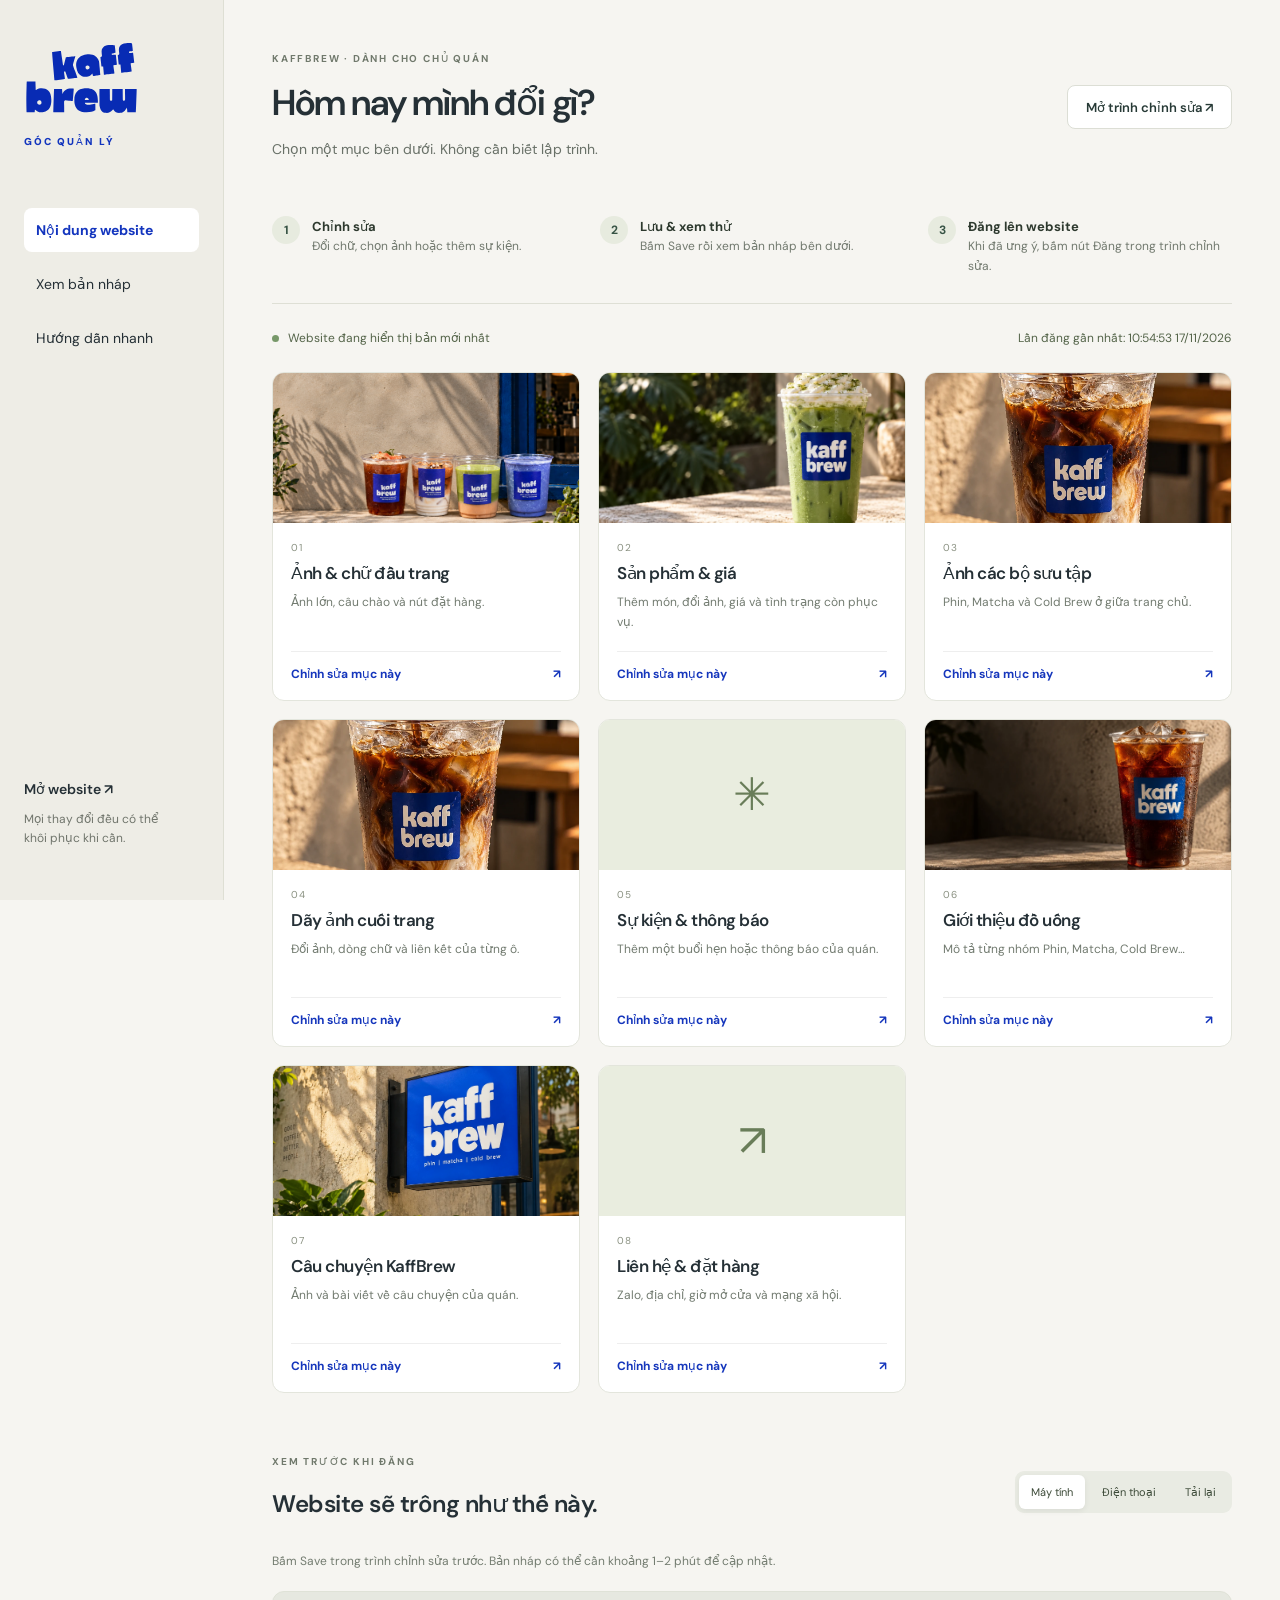
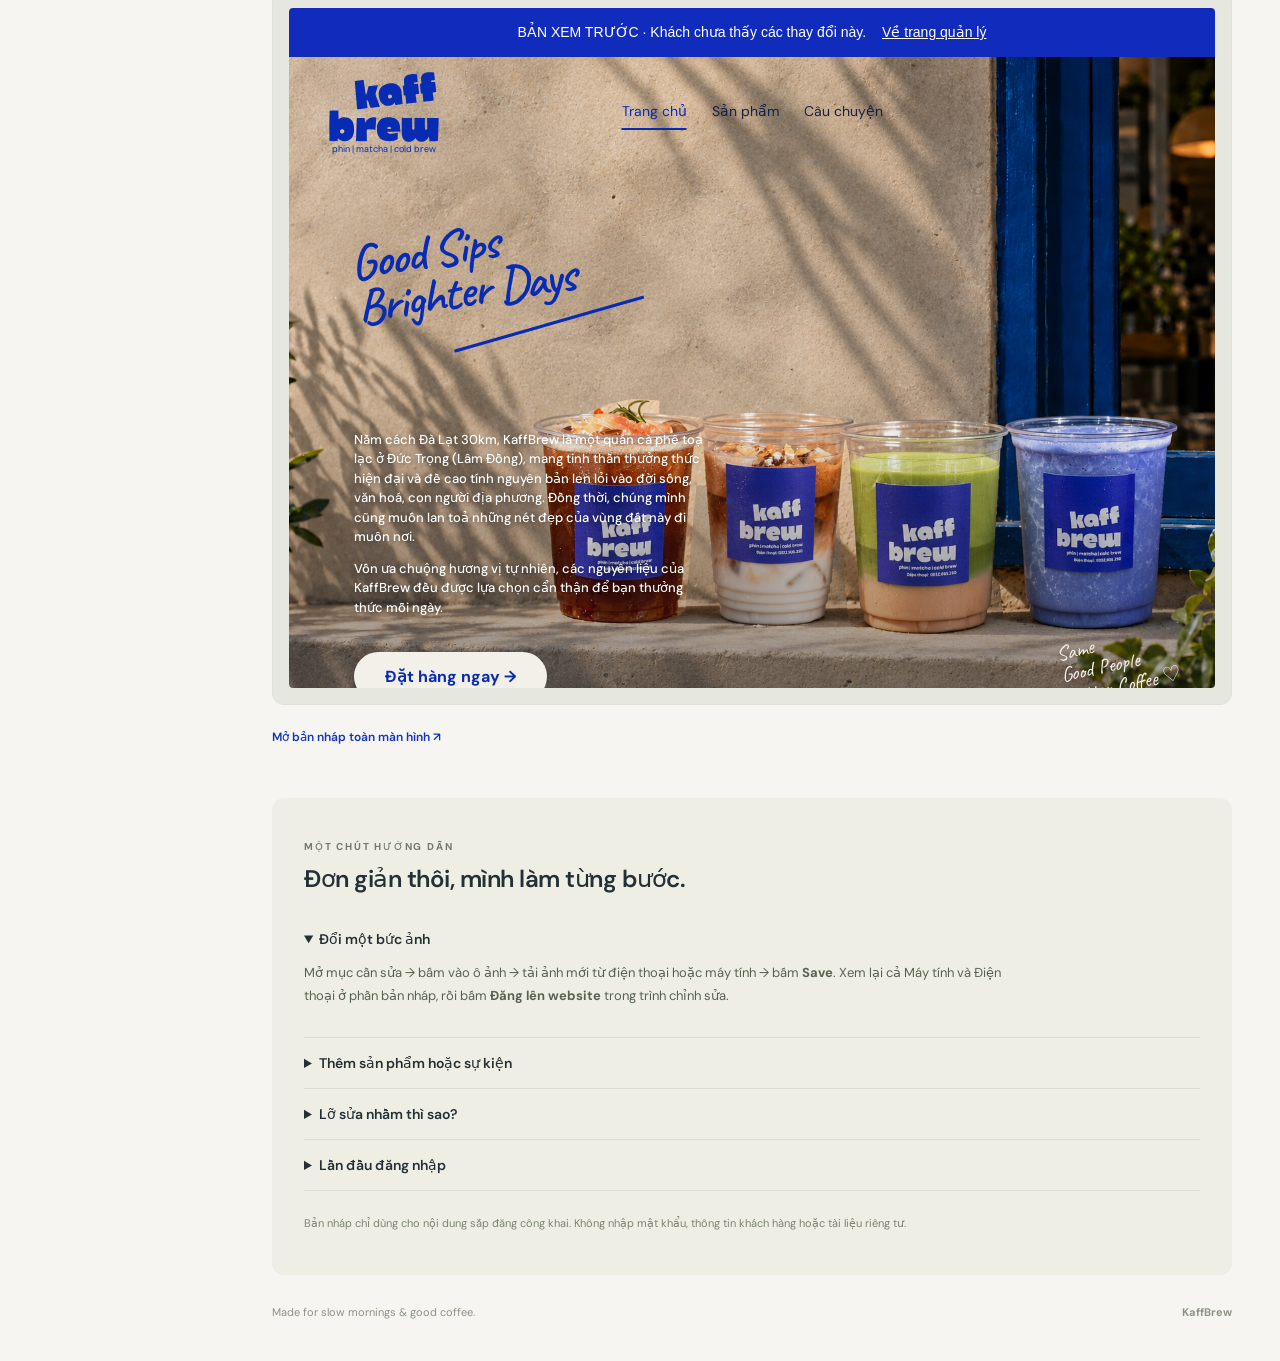
==== admin.html @ c266499a "Add Vietnamese owner dashboard and validated draft content management" ====
<!doctype html><html lang="vi"><head><meta charset="utf-8"><meta name="viewport" content="width=device-width,initial-scale=1"><meta name="robots" content="noindex,nofollow"><title>Quản lý KaffBrew</title><link rel="icon" href="logo.jpg"><link rel="stylesheet" href="admin.css"></head><body><div class="dashboard"><aside class="sidebar"><a href="admin.html" class="wordmark"><img src="logo-stacked.svg" alt="KaffBrew"><span>GÓC QUẢN LÝ</span></a><nav><a href="#sections" class="selected">Nội dung website</a><a href="#preview">Xem bản nháp</a><a href="#guide">Hướng dẫn nhanh</a></nav><a href="./" target="_blank" rel="noopener" class="visit">Mở website ↗</a><p>Mọi thay đổi đều có thể<br>khôi phục khi cần.</p></aside><main><header><div><p class="eyebrow">KAFFBREW · DÀNH CHO CHỦ QUÁN</p><h1>Hôm nay mình đổi gì?</h1><p>Chọn một mục bên dưới. Không cần biết lập trình.</p></div><a class="button secondary" href="https://app.pagescms.org/" target="_blank" rel="noopener">Mở trình chỉnh sửa ↗</a></header><section class="steps" aria-label="Ba bước cập nhật"><div><b>1</b><p><strong>Chỉnh sửa</strong>Đổi chữ, chọn ảnh hoặc thêm sự kiện.</p></div><div><b>2</b><p><strong>Lưu & xem thử</strong>Bấm Save rồi xem bản nháp bên dưới.</p></div><div><b>3</b><p><strong>Đăng lên website</strong>Khi đã ưng ý, bấm nút Đăng trong trình chỉnh sửa.</p></div></section><section class="status" role="status"><span id="status-text">Đang kiểm tra nội dung…</span><span id="published-time"></span></section><section id="sections" class="cards" aria-label="Các mục có thể chỉnh sửa"></section><section id="preview" class="preview-section"><div class="section-heading"><div><p class="eyebrow">XEM TRƯỚC KHI ĐĂNG</p><h2>Website sẽ trông như thế này.</h2></div><div class="preview-tools"><button id="desktop" aria-pressed="true">Máy tính</button><button id="mobile" aria-pressed="false">Điện thoại</button><button id="refresh">Tải lại</button></div></div><p class="hint">Bấm Save trong trình chỉnh sửa trước. Bản nháp có thể cần khoảng 1–2 phút để cập nhật.</p><div class="preview-well"><iframe title="Bản nháp website KaffBrew" src="index.html?preview=1" loading="lazy"></iframe></div><a href="index.html?preview=1" target="_blank" rel="noopener" class="text-link">Mở bản nháp toàn màn hình ↗</a></section><section id="guide" class="guide"><p class="eyebrow">MỘT CHÚT HƯỚNG DẪN</p><h2>Đơn giản thôi, mình làm từng bước.</h2><details open><summary>Đổi một bức ảnh</summary><p>Mở mục cần sửa → bấm vào ô ảnh → tải ảnh mới từ điện thoại hoặc máy tính → bấm <strong>Save</strong>. Xem lại cả Máy tính và Điện thoại ở phần bản nháp, rồi bấm <strong>Đăng lên website</strong> trong trình chỉnh sửa.</p></details><details><summary>Thêm sản phẩm hoặc sự kiện</summary><p>Trong mục Sản phẩm hoặc Sự kiện, thêm một mục mới, điền tên và chọn ảnh. Bật “Hiển thị” khi muốn khách nhìn thấy. Với sự kiện, chọn ngày bắt đầu và kết thúc để website tự hiện và ẩn đúng ngày.</p></details><details><summary>Lỡ sửa nhầm thì sao?</summary><p>Nếu chưa bấm Save, bạn có thể bỏ thay đổi trong trình chỉnh sửa. Nếu đã lưu, sửa lại rồi Save. Khách vẫn thấy bản đã đăng cho đến khi bạn bấm Đăng lên website. Các bản cũ được lưu trong lịch sử để người hỗ trợ khôi phục.</p></details><details><summary>Lần đầu đăng nhập</summary><p>Mở trình chỉnh sửa, đăng nhập rồi chọn KaffBrew. Các mục được đánh số giống trang này. Sau khi được mời bằng email, chủ quán có thể đăng nhập bằng email mà không cần dùng GitHub.</p></details><p class="privacy-note">Bản nháp chỉ dùng cho nội dung sắp đăng công khai. Không nhập mật khẩu, thông tin khách hàng hoặc tài liệu riêng tư.</p></section><footer>Made for slow mornings & good coffee. <span>KaffBrew</span></footer></main></div><script type="module" src="admin.js"></script></body></html>
---- admin.css ----
@import url('https://fonts.googleapis.com/css2?family=DM+Sans:wght@400;500;600;700&display=swap');
:root{font-family:'DM Sans',sans-serif;color:#253036;background:#f6f5f1;font-synthesis:none}*{box-sizing:border-box}body{margin:0}button,a,input{font:inherit}a{color:inherit;text-decoration:none}button,a{touch-action:manipulation}button:focus-visible,a:focus-visible,summary:focus-visible{outline:3px solid #294de0;outline-offset:4px}.dashboard{display:grid;grid-template-columns:224px 1fr;min-height:100vh}.sidebar{position:sticky;top:0;height:100vh;padding:40px 24px;background:#eeede6;border-right:1px solid #dedfd4;display:flex;flex-direction:column}.wordmark{color:#1235be;font-weight:900;font-size:52px;line-height:.8;letter-spacing:-4px}.wordmark span{display:block;font-size:10px;line-height:1.3;letter-spacing:2px;margin-top:20px}nav{display:grid;gap:10px;margin-top:60px}nav a{padding:13px 12px;font-size:14px;border-radius:8px}.selected{background:#fff;color:#1335be;font-weight:700}.visit{margin-top:auto;font-weight:600;font-size:14px}.sidebar>p{color:#70756c;font-size:12px;line-height:1.6}main{max-width:1240px;width:100%;margin:auto;padding:42px 48px}header{display:flex;justify-content:space-between;align-items:center;gap:24px}.eyebrow{font-size:10px!important;letter-spacing:1.8px;color:#70796c;font-weight:700}h1{font-size:36px;letter-spacing:-1.2px;margin:14px 0 10px;font-weight:600}header p{font-size:14px;color:#697168}.button{display:inline-flex;justify-content:center;align-items:center;min-height:44px;padding:12px 18px;border-radius:8px;background:#1637c4;color:#fff;font-size:13px;font-weight:600}.secondary{background:white;border:1px solid #dcded5;color:#273a36;white-space:nowrap}.steps{display:grid;grid-template-columns:repeat(3,1fr);gap:24px;padding:26px 0;margin:18px 0;border-bottom:1px solid #dedfd5}.steps>div{display:flex;gap:12px}.steps b{display:grid;place-items:center;flex-shrink:0;width:28px;height:28px;border-radius:50%;background:#e7ebdf;color:#375345;font-size:12px}.steps p{margin:0;font-size:12px;line-height:1.65;color:#71796e}.steps strong{display:block;font-size:13px;color:#2d392e}.status{display:flex;align-items:center;justify-content:space-between;gap:12px;font-size:12px;color:#546449;margin:26px 0}.status>span:first-child:before{content:'';display:inline-block;width:7px;height:7px;background:#779869;border-radius:50%;margin-right:9px}.cards{display:grid;grid-template-columns:repeat(3,minmax(0,1fr));gap:18px}.card{background:white;border:1px solid #e3e5dc;border-radius:12px;overflow:hidden;display:flex;flex-direction:column;transition:box-shadow .2s}.card:hover{box-shadow:0 8px 28px #2632230d}.card-cover{height:150px;width:100%;object-fit:cover}.card-cover.placeholder{display:flex;align-items:center;justify-content:center;background:#e9eddf;color:#697d59;font-size:45px}.card-body{padding:18px;display:flex;flex-direction:column;flex:1}.card small{color:#899080;font-size:10px;letter-spacing:1px}.card h2{font-size:17px;margin:8px 0}.card p{font-size:12px;color:#727b70;line-height:1.7;margin:0 0 18px;min-height:40px}.card a{font-size:12px;font-weight:700;color:#1536bc;margin-top:auto;display:flex;justify-content:space-between;padding-top:14px;border-top:1px solid #eee}.preview-section{margin:52px 0}.section-heading{display:flex;align-items:center;justify-content:space-between;gap:20px}h2{font-weight:600;font-size:24px;letter-spacing:-.5px}.hint{font-size:12px;color:#737c70;line-height:1.7}.preview-tools{display:flex;gap:5px;background:#e9ebe3;padding:4px;border-radius:9px}.preview-tools button{border:0;background:transparent;font-size:11px;padding:10px 12px;border-radius:6px;cursor:pointer;color:#3d4b39}.preview-tools button[aria-pressed=true]{background:#fff;box-shadow:0 2px 6px #0001}.preview-well{margin:20px 0;background:#e6e8e0;padding:16px;border:1px solid #dfe2d7;border-radius:12px;overflow:auto;display:flex;justify-content:center}iframe{border:0;background:white;width:100%;height:680px;border-radius:4px;flex-shrink:0}iframe.mobile{width:min(390px,100%);height:844px}.text-link{font-size:12px;color:#1236c4;font-weight:600}.guide{padding:32px;background:#eeeee5;border-radius:12px}.guide h2{margin-top:10px}.guide details{border-bottom:1px solid #d9ded1;padding:16px 0}.guide summary{font-size:14px;font-weight:600;cursor:pointer}.guide details p{font-size:13px;line-height:1.8;max-width:700px;color:#58634f}.privacy-note{font-size:11px;line-height:1.7;color:#7c846e;padding-top:12px}footer{display:flex;justify-content:space-between;font-size:11px;color:#8c9384;padding:30px 0 0}footer span{font-weight:700}@media(max-width:1100px){main{padding:28px}.cards{grid-template-columns:repeat(2,minmax(0,1fr))}header{align-items:flex-start;flex-direction:column}h1{font-size:32px}}@media(max-width:700px){.dashboard{display:block}.sidebar{position:static;height:auto;padding:20px;flex-direction:row;align-items:center;justify-content:space-between}.wordmark{font-size:30px;letter-spacing:-2px}.wordmark span,.sidebar nav,.sidebar>p{display:none}.visit{margin:0}main{padding:24px 18px}.steps{grid-template-columns:1fr;gap:18px}.cards{gap:12px}.card-cover{height:110px}.card-body{padding:14px}.card h2{font-size:15px}.card p{font-size:11px}.status{align-items:flex-start;flex-direction:column}.section-heading{align-items:flex-start;flex-direction:column}.guide{padding:22px}h2{font-size:22px}.preview-well{padding:7px}iframe{height:650px}footer{font-size:10px}}

.wordmark img{width:115px;height:auto;display:block}@media(max-width:700px){.wordmark img{width:70px}}
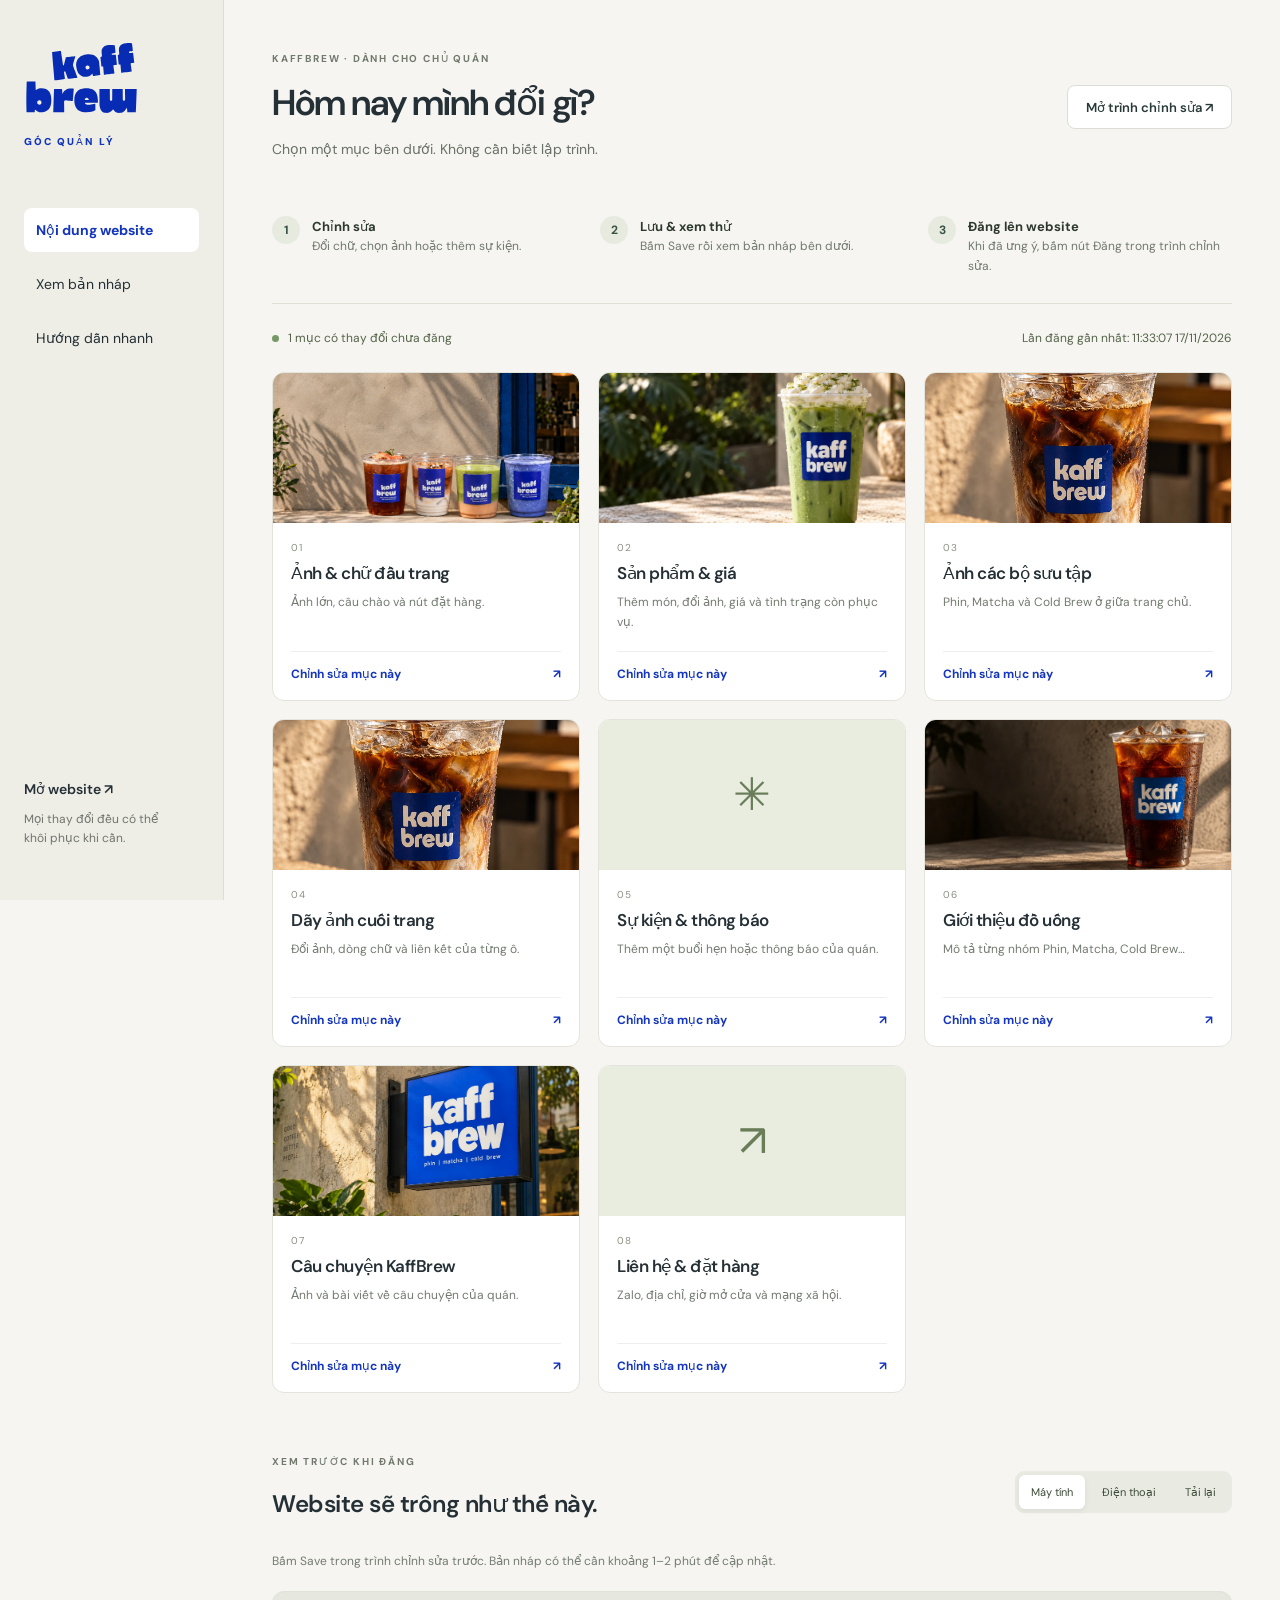
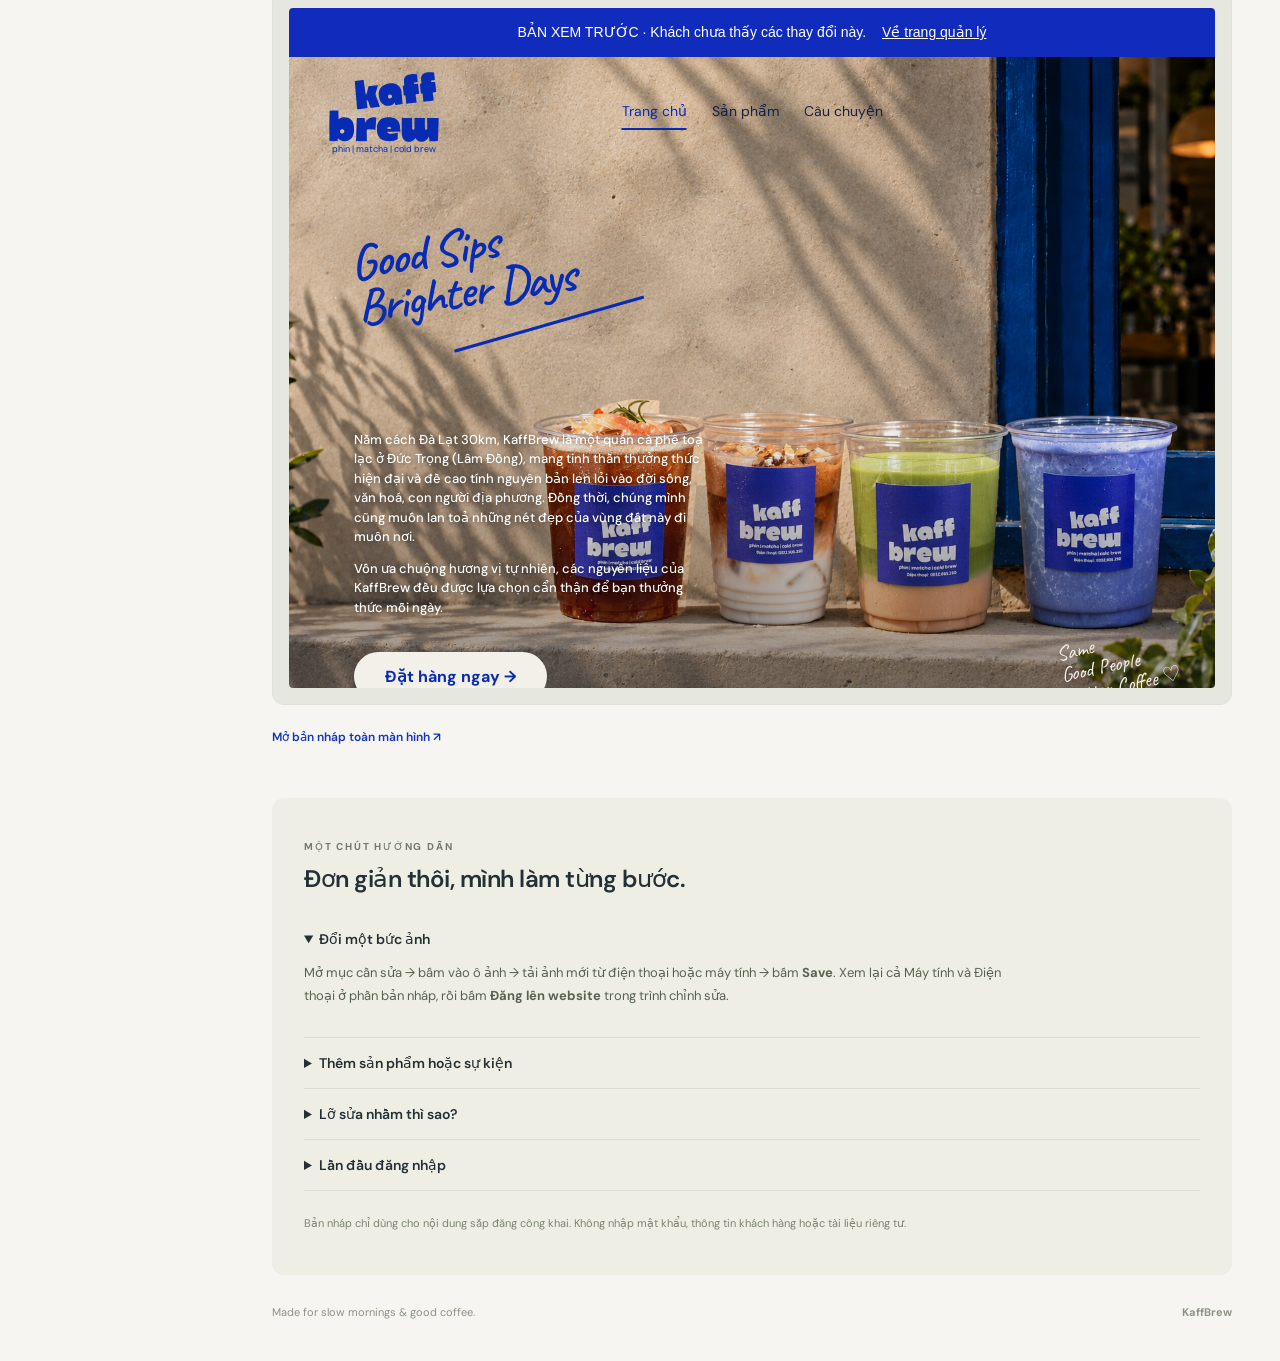
==== commit 741f1f2e: "Connect owner dashboard directly to editing sections" ====
--- a/admin.html
+++ b/admin.html
@@ -1 +1 @@
-<!doctype html><html lang="vi"><head><meta charset="utf-8"><meta name="viewport" content="width=device-width,initial-scale=1"><meta name="robots" content="noindex,nofollow"><title>Quản lý KaffBrew</title><link rel="icon" href="logo.jpg"><link rel="stylesheet" href="admin.css"></head><body><div class="dashboard"><aside class="sidebar"><a href="admin.html" class="wordmark"><img src="logo-stacked.svg" alt="KaffBrew"><span>GÓC QUẢN LÝ</span></a><nav><a href="#sections" class="selected">Nội dung website</a><a href="#preview">Xem bản nháp</a><a href="#guide">Hướng dẫn nhanh</a></nav><a href="./" target="_blank" rel="noopener" class="visit">Mở website ↗</a><p>Mọi thay đổi đều có thể<br>khôi phục khi cần.</p></aside><main><header><div><p class="eyebrow">KAFFBREW · DÀNH CHO CHỦ QUÁN</p><h1>Hôm nay mình đổi gì?</h1><p>Chọn một mục bên dưới. Không cần biết lập trình.</p></div><a class="button secondary" href="https://app.pagescms.org/" target="_blank" rel="noopener">Mở trình chỉnh sửa ↗</a></header><section class="steps" aria-label="Ba bước cập nhật"><div><b>1</b><p><strong>Chỉnh sửa</strong>Đổi chữ, chọn ảnh hoặc thêm sự kiện.</p></div><div><b>2</b><p><strong>Lưu & xem thử</strong>Bấm Save rồi xem bản nháp bên dưới.</p></div><div><b>3</b><p><strong>Đăng lên website</strong>Khi đã ưng ý, bấm nút Đăng trong trình chỉnh sửa.</p></div></section><section class="status" role="status"><span id="status-text">Đang kiểm tra nội dung…</span><span id="published-time"></span></section><section id="sections" class="cards" aria-label="Các mục có thể chỉnh sửa"></section><section id="preview" class="preview-section"><div class="section-heading"><div><p class="eyebrow">XEM TRƯỚC KHI ĐĂNG</p><h2>Website sẽ trông như thế này.</h2></div><div class="preview-tools"><button id="desktop" aria-pressed="true">Máy tính</button><button id="mobile" aria-pressed="false">Điện thoại</button><button id="refresh">Tải lại</button></div></div><p class="hint">Bấm Save trong trình chỉnh sửa trước. Bản nháp có thể cần khoảng 1–2 phút để cập nhật.</p><div class="preview-well"><iframe title="Bản nháp website KaffBrew" src="index.html?preview=1" loading="lazy"></iframe></div><a href="index.html?preview=1" target="_blank" rel="noopener" class="text-link">Mở bản nháp toàn màn hình ↗</a></section><section id="guide" class="guide"><p class="eyebrow">MỘT CHÚT HƯỚNG DẪN</p><h2>Đơn giản thôi, mình làm từng bước.</h2><details open><summary>Đổi một bức ảnh</summary><p>Mở mục cần sửa → bấm vào ô ảnh → tải ảnh mới từ điện thoại hoặc máy tính → bấm <strong>Save</strong>. Xem lại cả Máy tính và Điện thoại ở phần bản nháp, rồi bấm <strong>Đăng lên website</strong> trong trình chỉnh sửa.</p></details><details><summary>Thêm sản phẩm hoặc sự kiện</summary><p>Trong mục Sản phẩm hoặc Sự kiện, thêm một mục mới, điền tên và chọn ảnh. Bật “Hiển thị” khi muốn khách nhìn thấy. Với sự kiện, chọn ngày bắt đầu và kết thúc để website tự hiện và ẩn đúng ngày.</p></details><details><summary>Lỡ sửa nhầm thì sao?</summary><p>Nếu chưa bấm Save, bạn có thể bỏ thay đổi trong trình chỉnh sửa. Nếu đã lưu, sửa lại rồi Save. Khách vẫn thấy bản đã đăng cho đến khi bạn bấm Đăng lên website. Các bản cũ được lưu trong lịch sử để người hỗ trợ khôi phục.</p></details><details><summary>Lần đầu đăng nhập</summary><p>Mở trình chỉnh sửa, đăng nhập rồi chọn KaffBrew. Các mục được đánh số giống trang này. Sau khi được mời bằng email, chủ quán có thể đăng nhập bằng email mà không cần dùng GitHub.</p></details><p class="privacy-note">Bản nháp chỉ dùng cho nội dung sắp đăng công khai. Không nhập mật khẩu, thông tin khách hàng hoặc tài liệu riêng tư.</p></section><footer>Made for slow mornings & good coffee. <span>KaffBrew</span></footer></main></div><script type="module" src="admin.js"></script></body></html>
+<!doctype html><html lang="vi"><head><meta charset="utf-8"><meta name="viewport" content="width=device-width,initial-scale=1"><meta name="robots" content="noindex,nofollow"><title>Quản lý KaffBrew</title><link rel="icon" href="logo.jpg"><link rel="stylesheet" href="admin.css"></head><body><div class="dashboard"><aside class="sidebar"><a href="admin.html" class="wordmark"><img src="logo-stacked.svg" alt="KaffBrew"><span>GÓC QUẢN LÝ</span></a><nav><a href="#sections" class="selected">Nội dung website</a><a href="#preview">Xem bản nháp</a><a href="#guide">Hướng dẫn nhanh</a></nav><a href="./" target="_blank" rel="noopener" class="visit">Mở website ↗</a><p>Mọi thay đổi đều có thể<br>khôi phục khi cần.</p></aside><main><header><div><p class="eyebrow">KAFFBREW · DÀNH CHO CHỦ QUÁN</p><h1>Hôm nay mình đổi gì?</h1><p>Chọn một mục bên dưới. Không cần biết lập trình.</p></div><a class="button secondary" href="https://app.pagescms.org/vucodes-dotcom/kaffbrew/main/file/home" target="_blank" rel="noopener">Mở trình chỉnh sửa ↗</a></header><section class="steps" aria-label="Ba bước cập nhật"><div><b>1</b><p><strong>Chỉnh sửa</strong>Đổi chữ, chọn ảnh hoặc thêm sự kiện.</p></div><div><b>2</b><p><strong>Lưu & xem thử</strong>Bấm Save rồi xem bản nháp bên dưới.</p></div><div><b>3</b><p><strong>Đăng lên website</strong>Khi đã ưng ý, bấm nút Đăng trong trình chỉnh sửa.</p></div></section><section class="status" role="status"><span id="status-text">Đang kiểm tra nội dung…</span><span id="published-time"></span></section><section id="sections" class="cards" aria-label="Các mục có thể chỉnh sửa"></section><section id="preview" class="preview-section"><div class="section-heading"><div><p class="eyebrow">XEM TRƯỚC KHI ĐĂNG</p><h2>Website sẽ trông như thế này.</h2></div><div class="preview-tools"><button id="desktop" aria-pressed="true">Máy tính</button><button id="mobile" aria-pressed="false">Điện thoại</button><button id="refresh">Tải lại</button></div></div><p class="hint">Bấm Save trong trình chỉnh sửa trước. Bản nháp có thể cần khoảng 1–2 phút để cập nhật.</p><div class="preview-well"><iframe title="Bản nháp website KaffBrew" src="index.html?preview=1" loading="lazy"></iframe></div><a href="index.html?preview=1" target="_blank" rel="noopener" class="text-link">Mở bản nháp toàn màn hình ↗</a></section><section id="guide" class="guide"><p class="eyebrow">MỘT CHÚT HƯỚNG DẪN</p><h2>Đơn giản thôi, mình làm từng bước.</h2><details open><summary>Đổi một bức ảnh</summary><p>Mở mục cần sửa → bấm vào ô ảnh → tải ảnh mới từ điện thoại hoặc máy tính → bấm <strong>Save</strong>. Xem lại cả Máy tính và Điện thoại ở phần bản nháp, rồi bấm <strong>Đăng lên website</strong> trong trình chỉnh sửa.</p></details><details><summary>Thêm sản phẩm hoặc sự kiện</summary><p>Trong mục Sản phẩm hoặc Sự kiện, thêm một mục mới, điền tên và chọn ảnh. Bật “Hiển thị” khi muốn khách nhìn thấy. Với sự kiện, chọn ngày bắt đầu và kết thúc để website tự hiện và ẩn đúng ngày.</p></details><details><summary>Lỡ sửa nhầm thì sao?</summary><p>Nếu chưa bấm Save, bạn có thể bỏ thay đổi trong trình chỉnh sửa. Nếu đã lưu, sửa lại rồi Save. Khách vẫn thấy bản đã đăng cho đến khi bạn bấm Đăng lên website. Các bản cũ được lưu trong lịch sử để người hỗ trợ khôi phục.</p></details><details><summary>Lần đầu đăng nhập</summary><p>Mở trình chỉnh sửa, đăng nhập rồi chọn KaffBrew. Các mục được đánh số giống trang này. Sau khi được mời bằng email, chủ quán có thể đăng nhập bằng email mà không cần dùng GitHub.</p></details><p class="privacy-note">Bản nháp chỉ dùng cho nội dung sắp đăng công khai. Không nhập mật khẩu, thông tin khách hàng hoặc tài liệu riêng tư.</p></section><footer>Made for slow mornings & good coffee. <span>KaffBrew</span></footer></main></div><script type="module" src="admin.js?v=connected-1"></script></body></html>
